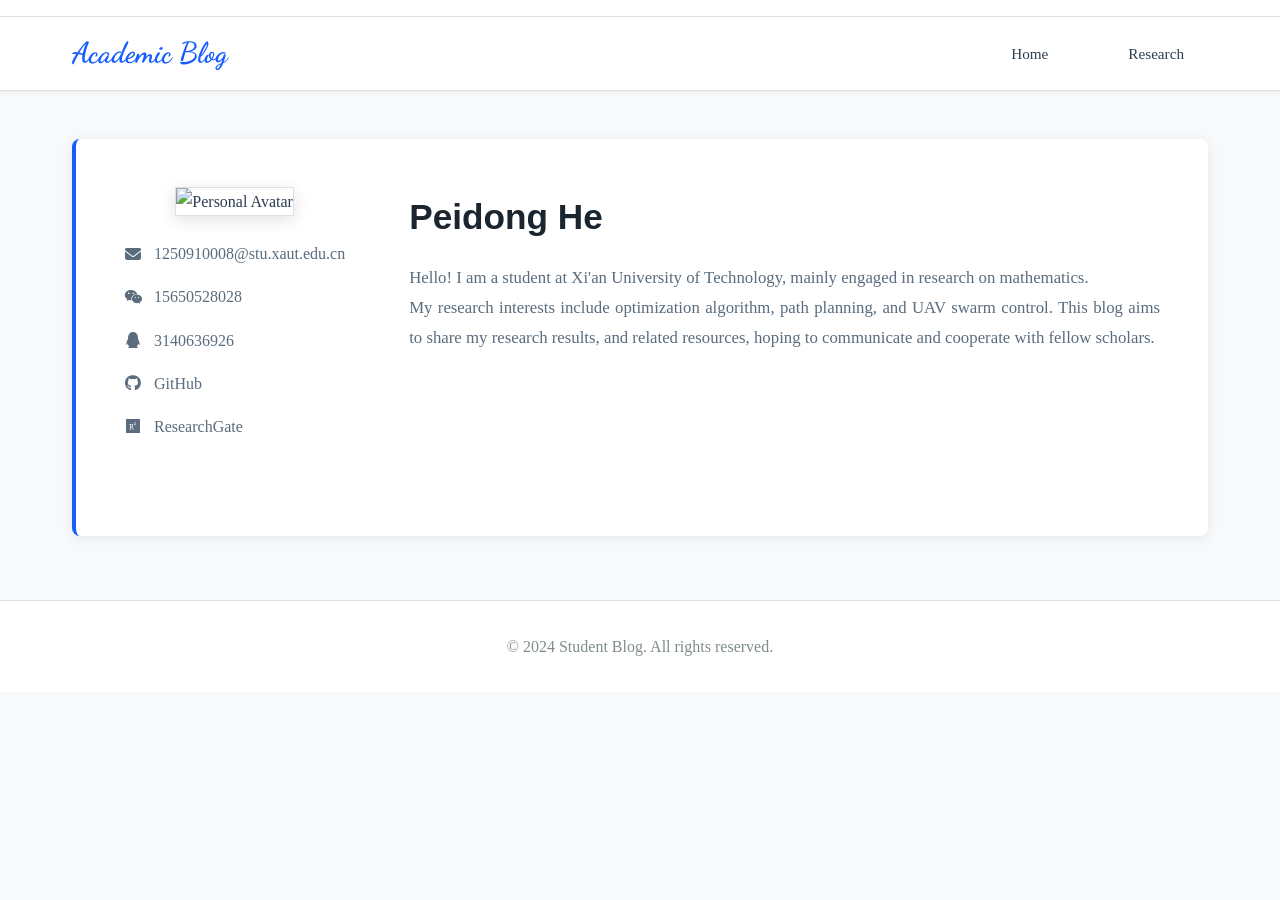
==== index.html @ f75511a6 "更新 index.html" ====
<!DOCTYPE html>
<html lang="en">
<head>
        <meta charset="UTF-8">
        <meta name="viewport" content="width=device-width, initial-scale=1.0">
        <title>Ph.D. Student Blog - Xi'an University of Technology</title>
        <!-- Add Font Awesome icons -->
        <link rel="stylesheet" href="https://cdnjs.cloudflare.com/ajax/libs/font-awesome/6.4.0/css/all.min.css">
        <!-- Add Google Fonts for cursive Blog icon -->
        <link rel="preconnect" href="https://fonts.googleapis.com">
        <link rel="preconnect" href="https://fonts.gstatic.com" crossorigin>
        <link href="https://fonts.googleapis.com/css2?family=Dancing+Script:wght@700&display=swap" rel="stylesheet">
        <style>
        * {
            margin: 0;
            padding: 0;
            box-sizing: border-box;
        }
        
        body {
            font-family: 'Georgia', 'Times New Roman', Times, serif;
            line-height: 1.7;
            color: #2c3e50;
            background-color: #f8f9fa;
        }
        
        h1, h2, h3, h4, h5, h6 {
            font-family: 'Arial', 'Helvetica', sans-serif;
            font-weight: 600;
            color: #1a252f;
            margin-bottom: 1rem;
        }
        
        header {
            background-color: #ffffff;
            color: #1a252f;
            padding: 0.5rem 0;
            text-align: center;
            border-bottom: 1px solid #e0e0e0;
        }
        
        header p {
            font-size: 0.9rem;
            color: #7f8c8d;
            font-style: italic;
            margin: 0;
        }
        
        nav {
            background-color: #ffffff;
            padding: 0.75rem 0;
            border-bottom: 1px solid #e0e0e0;
            box-shadow: 0 2px 4px rgba(0,0,0,0.05);
        }
        
        .nav-container {
            max-width: 1200px;
            margin: 0 auto;
            padding: 0 2rem;
            display: flex;
            align-items: center;
            justify-content: space-between;
        }
        
        .blog-icon {
            font-family: 'Dancing Script', cursive;
            font-size: 1.8rem;
            color: #165dff;
            font-weight: bold;
        }
        
        nav ul {
            list-style: none;
            display: flex;
            gap: 2rem;
        }
        
        nav ul li a {
            color: #2c3e50;
            text-decoration: none;
            padding: 0.75rem 1.5rem;
            border-radius: 4px;
            transition: all 0.3s ease;
            font-weight: 500;
            font-size: 0.95rem;
        }
        
        nav ul li a:hover {
            background-color: #f0f4f8;
            color: #165dff;
        }
        
        main {
            max-width: 1200px;
            margin: 3rem auto;
            padding: 0 2rem;
        }
        
        .container {
            display: grid;
            grid-template-columns: 1fr;
            gap: 2.5rem;
        }
        
        /* Personal Information Section Styles */
        .personal-info {
            background-color: white;
            padding: 3rem;
            border-radius: 8px;
            box-shadow: 0 2px 12px rgba(0,0,0,0.08);
            margin-bottom: 3rem;
            text-align: left;
            border-left: 4px solid #165dff;
        }
        
        .personal-header {
            display: flex;
            align-items: flex-start;
            justify-content: flex-start;
            gap: 4rem;
            margin-bottom: 3rem;
            flex-wrap: wrap;
        }
        
        /* Left Section: Avatar and Contact Information */
        .left-section {
            flex-shrink: 0;
            display: flex;
            flex-direction: column;
            align-items: center;
            gap: 1.5rem;
        }
        
        .personal-avatar {
            flex-shrink: 0;
        }
        
        .personal-avatar img {
            width: 200px;
            height: 200px;
            border-radius: 0;
            object-fit: cover;
            box-shadow: 0 4px 16px rgba(0,0,0,0.12);
            border: 1px solid #e0e0e0;
        }
        
        /* Contact Information Vertically Aligned */
        .contact-info {
            display: flex;
            flex-direction: column;
            gap: 1rem;
            align-items: flex-start;
            width: 100%;
        }
        
        .contact-item {
            display: flex;
            align-items: center;
            gap: 0.75rem;
            color: #5a6c7d;
            text-decoration: none;
            transition: all 0.3s ease;
            font-size: 1rem;
        }
        
        .contact-item:hover {
            color: #165dff;
            transform: translateX(4px);
        }
        
        .contact-item i {
            width: 18px;
            text-align: center;
        }
        
        /* Right Section: Other Content */
        .right-section {
            flex: 1;
            min-width: 0;
        }
        
        .personal-details {
            text-align: left;
            max-width: 100%;
        }
        
        .personal-details h2 {
            font-size: 2.2rem;
            margin-bottom: 1rem;
            color: #1a252f;
        }
        
        .personal-title {
            color: #165dff;
            font-size: 1.25rem;
            margin-bottom: 1.5rem;
            font-weight: 600;
            font-family: 'Arial', sans-serif;
        }
        
        .personal-intro {
            color: #5a6c7d;
            line-height: 1.8;
            margin-bottom: 2rem;
            font-size: 1.05rem;
            text-align: justify;
        }
        
        .section-title {
            font-size: 1.5rem;
            margin-bottom: 1.5rem;
            color: #2c3e50;
            padding-bottom: 0.75rem;
            border-bottom: 2px solid #165dff;
        }
        
        footer {
            background-color: #ffffff;
            color: #7f8c8d;
            text-align: center;
            padding: 2rem 0;
            margin-top: 4rem;
            border-top: 1px solid #e0e0e0;
        }
        
        @media (max-width: 768px) {
            .personal-header {
                flex-direction: column;
                text-align: center;
                gap: 2rem;
            }
            
            .personal-details {
                text-align: center;
            }
            
            .contact-info {
                justify-content: center;
                align-items: center;
            }
            
            .personal-avatar img {
                width: 180px;
                height: 180px;
            }
            
            main {
                padding: 0 1rem;
            }
            
            .personal-info {
                padding: 2rem;
            }
        }
    </style>
</head>
<body>
    <header>
    </header>
    
    <nav>
        <div class="nav-container">
            <div class="blog-icon">Academic Blog</div>
            <ul>
                <li><a href="index.html">Home</a></li>
                <li><a href="research.html">Research</a></li>
            </ul>
        </div>
    </nav>
    
    <main>
        <!-- Personal Information Section -->
        <section class="personal-info">
            <div class="personal-header">
                <!-- Left Section: Avatar and Contact Information -->
                <div class="left-section">
                    <div class="personal-avatar">
                        <img src="/config/tx.jpg" alt="Personal Avatar">
                    </div>
                    <div class="contact-info" id="contact-info">
                        <!-- Contact information will be loaded from config file via JavaScript -->
                    </div>
                </div>
                
                <!-- Right Section: Other Content -->
                <div class="right-section">
                    <div class="personal-details" id="personal-details">
                        <!-- Personal information will be loaded from config file via JavaScript -->
                    </div>
                </div>
            </div>
        </section>
    </main>
    
    <footer>
        <p>&copy; 2024 Student Blog. All rights reserved.</p>
    </footer>
    
    <script>
        // Load data from config file when page loads
        window.addEventListener('load', function() {
            loadProfileData();
        });
        
        // Parse TXT file content into profile object
        function parseProfileTxt(content) {
            const profile = {
                name: "[Your Name]",
                introduction: "",
                email: "your.email@example.com",
                wechat: "[Your WeChat]",
                qq: "[Your QQ]",
                github: "#",
                researchgate: "#"
            };
            
            // Handle both Windows (CRLF) and Unix (LF) line endings
            const lines = content.split(/\r?\n/);
            
            let currentKey = null;
            let inIntroduction = false;
            
            lines.forEach(line => {
                line = line.trim();
                
                // Check if this line starts with a key:value pair
                if (line.includes(':') && !inIntroduction) {
                    const colonIndex = line.indexOf(':');
                    const key = line.substring(0, colonIndex).trim();
                    const value = line.substring(colonIndex + 1).trim();
                    
                    // Set the key-value pair
                    profile[key] = value;
                    currentKey = key;
                    
                    // If this is the introduction, start collecting multi-line content
                    if (key === 'introduction') {
                        inIntroduction = true;
                    }
                } 
                // If we're in the introduction and this line doesn't start with another key, append it
                else if (inIntroduction && line && !line.includes(':')) {
                    profile.introduction += '\n' + line;
                }
                // If this line starts with another key and we're in introduction, exit introduction mode
                else if (inIntroduction && line.includes(':')) {
                    inIntroduction = false;
                    // Process this new key-value pair
                    const colonIndex = line.indexOf(':');
                    const key = line.substring(0, colonIndex).trim();
                    const value = line.substring(colonIndex + 1).trim();
                    profile[key] = value;
                    currentKey = key;
                }
            });
            
            // Clean up empty introduction if no value was set
            if (!profile.introduction.trim()) {
                profile.introduction = "Hello! I am a Ph.D. student at Xi'an University of Technology, mainly engaged in research on [Research Direction].\n\nMy research interests include [Research Interest 1], [Research Interest 2], and [Research Interest 3]. This blog aims to share my research results, learning experiences, and related resources, hoping to communicate and cooperate with fellow scholars.";
            }
            
            return profile;
        }
        
        // Load personal information from TXT file
        async function loadProfileData() {
            try {
                // Try to load personal information from TXT config file
                const response = await fetch('config/profile.txt');
                if (response.ok) {
                    const text = await response.text();
                    const profile = parseProfileTxt(text);
                    displayProfileData(profile);
                } else {
                    // If config file doesn't exist, use default data
                    const defaultProfile = {
                        name: "[Your Name]",
                        introduction: "Hello! I am a Ph.D. student at Xi'an University of Technology, mainly engaged in research on [Research Direction].\n\nMy research interests include [Research Interest 1], [Research Interest 2], and [Research Interest 3]. This blog aims to share my research results, learning experiences, and related resources, hoping to communicate and cooperate with fellow scholars.",
                        email: "your.email@example.com",
                        wechat: "[Your WeChat]",
                        qq: "[Your QQ]",
                        github: "#",
                        researchgate: "#"
                    };
                    displayProfileData(defaultProfile);
                }
            } catch (error) {
                console.error('Failed to load personal information:', error);
                // Display error message
                const personalDetails = document.getElementById('personal-details');
                personalDetails.innerHTML = '<p>Failed to load personal information</p>';
            }
        }
        
        // Display personal information
        function displayProfileData(profile) {
            console.log('Profile data:', profile); // Debug log to check URLs
            
            // Display right part: Personal information
            const personalDetails = document.getElementById('personal-details');
            personalDetails.innerHTML = `
                <h2>${profile.name}</h2>
                <div class="personal-intro">
                    ${profile.introduction.split('\n').map(p => `<p>${p}</p>`).join('')}
                </div>
            `;
            
            // Display left part: Contact information
            const contactInfo = document.getElementById('contact-info');
            contactInfo.innerHTML = `
                <a href="mailto:${profile.email}" class="contact-item">
                    <i class="fas fa-envelope"></i> ${profile.email}
                </a>
                <a href="#" class="contact-item">
                    <i class="fab fa-weixin"></i> ${profile.wechat}
                </a>
                <a href="#" class="contact-item">
                    <i class="fab fa-qq"></i> ${profile.qq}
                </a>
                <a href="${profile.github}" class="contact-item" target="_blank">
                    <i class="fab fa-github"></i> GitHub
                </a>
                <a href="${profile.researchgate}" class="contact-item" target="_blank">
                    <i class="fab fa-researchgate"></i> ResearchGate
                </a>
            `;
        }
    </script>
</body>
</html>
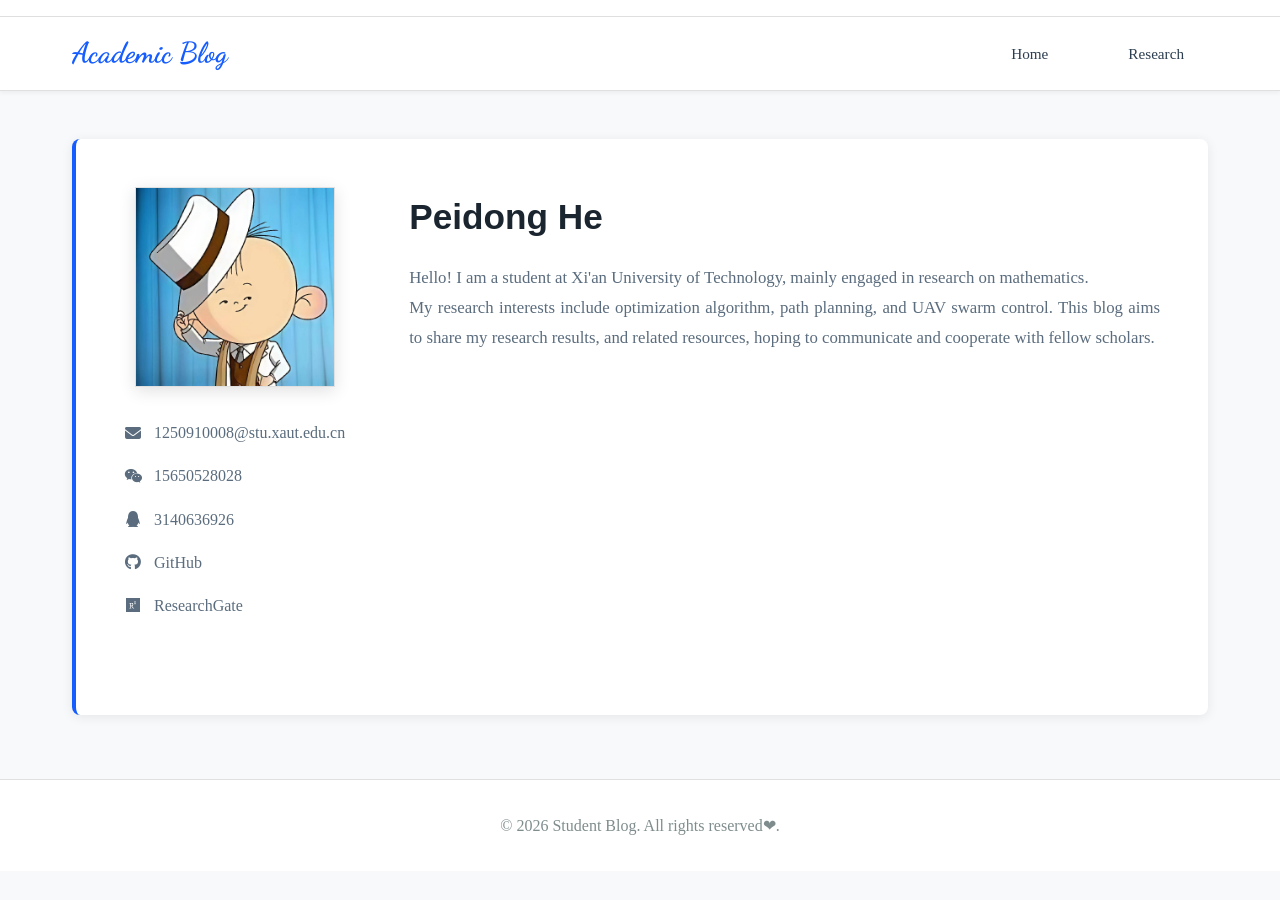
==== commit 85cece63: "Update index.html" ====
--- a/index.html
+++ b/index.html
@@ -293,7 +293,7 @@
     </main>
     
     <footer>
-        <p>&copy; 2024 Student Blog. All rights reserved.</p>
+        <p>&copy; 2026 Student Blog. All rights reserved❤.</p>
     </footer>
     
     <script>
@@ -427,4 +427,4 @@
         }
     </script>
 </body>
-</html>+</html>
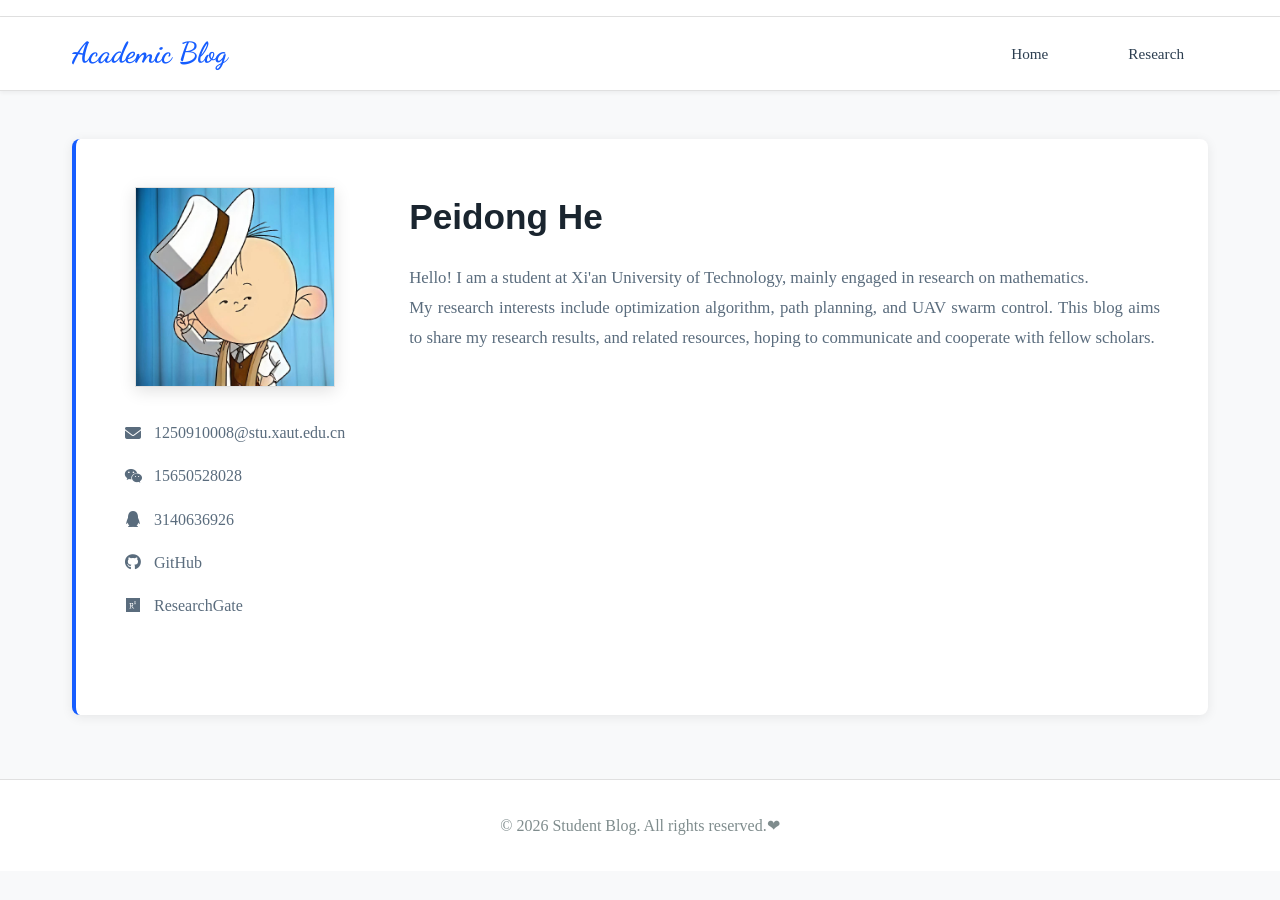
==== commit e75738b4: "Update index.html" ====
--- a/index.html
+++ b/index.html
@@ -293,7 +293,7 @@
     </main>
     
     <footer>
-        <p>&copy; 2026 Student Blog. All rights reserved❤.</p>
+        <p>&copy; 2026 Student Blog. All rights reserved.❤</p>
     </footer>
     
     <script>
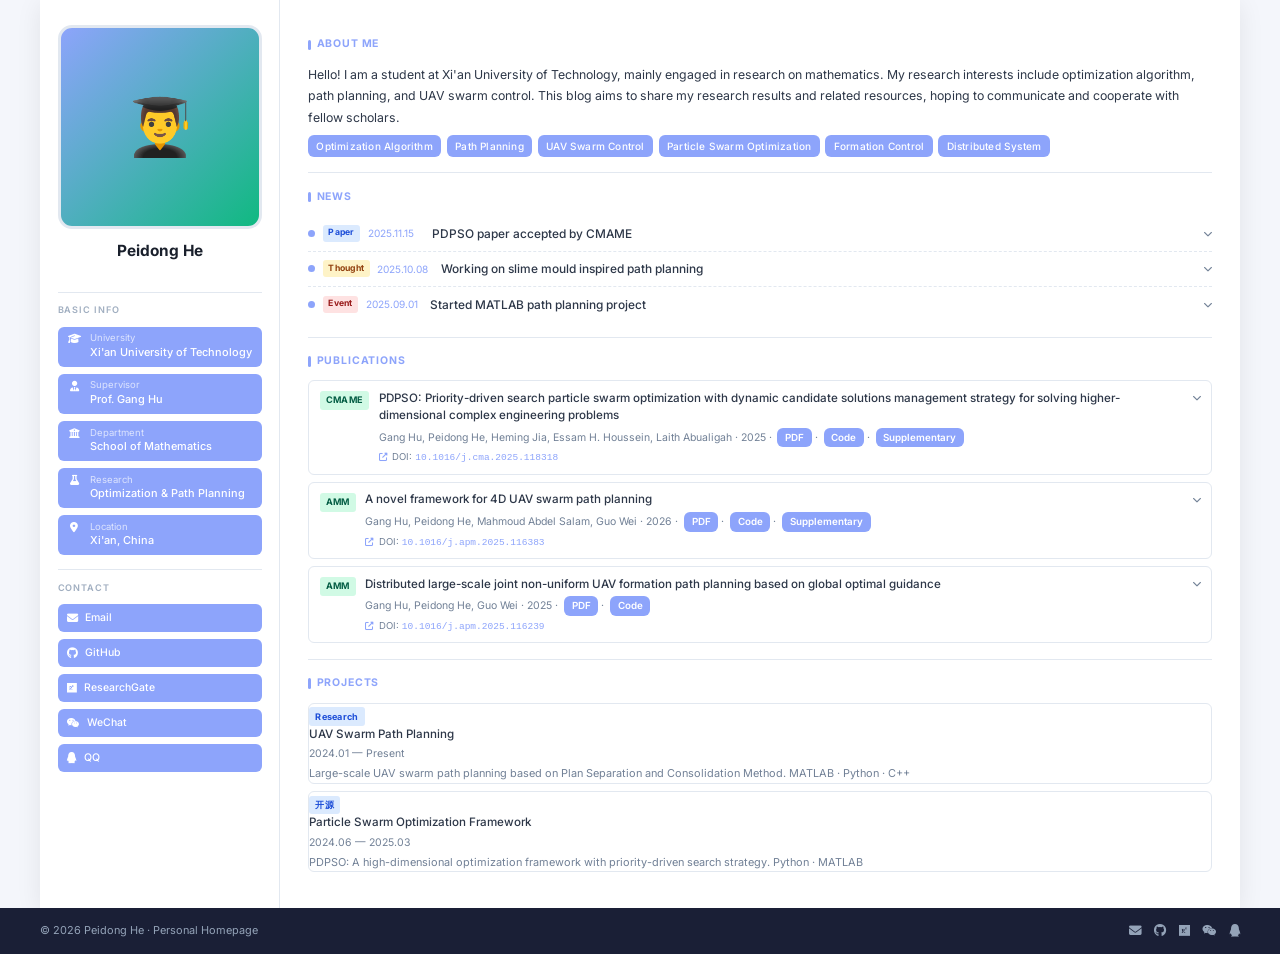
==== commit 0bf3c7f4: "Add files via upload" ====
--- a/index.html
+++ b/index.html
@@ -1,430 +1,471 @@
 <!DOCTYPE html>
 <html lang="en">
 <head>
-        <meta charset="UTF-8">
-        <meta name="viewport" content="width=device-width, initial-scale=1.0">
-        <title>Ph.D. Student Blog - Xi'an University of Technology</title>
-        <!-- Add Font Awesome icons -->
-        <link rel="stylesheet" href="https://cdnjs.cloudflare.com/ajax/libs/font-awesome/6.4.0/css/all.min.css">
-        <!-- Add Google Fonts for cursive Blog icon -->
-        <link rel="preconnect" href="https://fonts.googleapis.com">
-        <link rel="preconnect" href="https://fonts.gstatic.com" crossorigin>
-        <link href="https://fonts.googleapis.com/css2?family=Dancing+Script:wght@700&display=swap" rel="stylesheet">
-        <style>
-        * {
-            margin: 0;
-            padding: 0;
-            box-sizing: border-box;
-        }
-        
-        body {
-            font-family: 'Georgia', 'Times New Roman', Times, serif;
-            line-height: 1.7;
-            color: #2c3e50;
-            background-color: #f8f9fa;
-        }
-        
-        h1, h2, h3, h4, h5, h6 {
-            font-family: 'Arial', 'Helvetica', sans-serif;
-            font-weight: 600;
-            color: #1a252f;
-            margin-bottom: 1rem;
-        }
-        
-        header {
-            background-color: #ffffff;
-            color: #1a252f;
-            padding: 0.5rem 0;
-            text-align: center;
-            border-bottom: 1px solid #e0e0e0;
-        }
-        
-        header p {
-            font-size: 0.9rem;
-            color: #7f8c8d;
-            font-style: italic;
-            margin: 0;
-        }
-        
-        nav {
-            background-color: #ffffff;
-            padding: 0.75rem 0;
-            border-bottom: 1px solid #e0e0e0;
-            box-shadow: 0 2px 4px rgba(0,0,0,0.05);
-        }
-        
-        .nav-container {
-            max-width: 1200px;
-            margin: 0 auto;
-            padding: 0 2rem;
-            display: flex;
-            align-items: center;
-            justify-content: space-between;
-        }
-        
-        .blog-icon {
-            font-family: 'Dancing Script', cursive;
-            font-size: 1.8rem;
-            color: #165dff;
-            font-weight: bold;
-        }
-        
-        nav ul {
-            list-style: none;
-            display: flex;
-            gap: 2rem;
-        }
-        
-        nav ul li a {
-            color: #2c3e50;
-            text-decoration: none;
-            padding: 0.75rem 1.5rem;
-            border-radius: 4px;
-            transition: all 0.3s ease;
-            font-weight: 500;
-            font-size: 0.95rem;
-        }
-        
-        nav ul li a:hover {
-            background-color: #f0f4f8;
-            color: #165dff;
-        }
-        
-        main {
-            max-width: 1200px;
-            margin: 3rem auto;
-            padding: 0 2rem;
-        }
-        
-        .container {
-            display: grid;
-            grid-template-columns: 1fr;
-            gap: 2.5rem;
-        }
-        
-        /* Personal Information Section Styles */
-        .personal-info {
-            background-color: white;
-            padding: 3rem;
-            border-radius: 8px;
-            box-shadow: 0 2px 12px rgba(0,0,0,0.08);
-            margin-bottom: 3rem;
-            text-align: left;
-            border-left: 4px solid #165dff;
-        }
-        
-        .personal-header {
-            display: flex;
-            align-items: flex-start;
-            justify-content: flex-start;
-            gap: 4rem;
-            margin-bottom: 3rem;
-            flex-wrap: wrap;
-        }
-        
-        /* Left Section: Avatar and Contact Information */
-        .left-section {
-            flex-shrink: 0;
-            display: flex;
-            flex-direction: column;
-            align-items: center;
-            gap: 1.5rem;
-        }
-        
-        .personal-avatar {
-            flex-shrink: 0;
-        }
-        
-        .personal-avatar img {
-            width: 200px;
-            height: 200px;
-            border-radius: 0;
-            object-fit: cover;
-            box-shadow: 0 4px 16px rgba(0,0,0,0.12);
-            border: 1px solid #e0e0e0;
-        }
-        
-        /* Contact Information Vertically Aligned */
-        .contact-info {
-            display: flex;
-            flex-direction: column;
-            gap: 1rem;
-            align-items: flex-start;
-            width: 100%;
-        }
-        
-        .contact-item {
-            display: flex;
-            align-items: center;
-            gap: 0.75rem;
-            color: #5a6c7d;
-            text-decoration: none;
-            transition: all 0.3s ease;
-            font-size: 1rem;
-        }
-        
-        .contact-item:hover {
-            color: #165dff;
-            transform: translateX(4px);
-        }
-        
-        .contact-item i {
-            width: 18px;
-            text-align: center;
-        }
-        
-        /* Right Section: Other Content */
-        .right-section {
-            flex: 1;
-            min-width: 0;
-        }
-        
-        .personal-details {
-            text-align: left;
-            max-width: 100%;
-        }
-        
-        .personal-details h2 {
-            font-size: 2.2rem;
-            margin-bottom: 1rem;
-            color: #1a252f;
-        }
-        
-        .personal-title {
-            color: #165dff;
-            font-size: 1.25rem;
-            margin-bottom: 1.5rem;
-            font-weight: 600;
-            font-family: 'Arial', sans-serif;
-        }
-        
-        .personal-intro {
-            color: #5a6c7d;
-            line-height: 1.8;
-            margin-bottom: 2rem;
-            font-size: 1.05rem;
-            text-align: justify;
-        }
-        
-        .section-title {
-            font-size: 1.5rem;
-            margin-bottom: 1.5rem;
-            color: #2c3e50;
-            padding-bottom: 0.75rem;
-            border-bottom: 2px solid #165dff;
-        }
-        
-        footer {
-            background-color: #ffffff;
-            color: #7f8c8d;
-            text-align: center;
-            padding: 2rem 0;
-            margin-top: 4rem;
-            border-top: 1px solid #e0e0e0;
-        }
-        
-        @media (max-width: 768px) {
-            .personal-header {
-                flex-direction: column;
-                text-align: center;
-                gap: 2rem;
-            }
-            
-            .personal-details {
-                text-align: center;
-            }
-            
-            .contact-info {
-                justify-content: center;
-                align-items: center;
-            }
-            
-            .personal-avatar img {
-                width: 180px;
-                height: 180px;
-            }
-            
-            main {
-                padding: 0 1rem;
-            }
-            
-            .personal-info {
-                padding: 2rem;
-            }
-        }
-    </style>
+    <meta charset="UTF-8">
+    <meta name="viewport" content="width=device-width, initial-scale=1.0">
+    <title>Peidong He - Personal Homepage</title>
+    <link rel="stylesheet" href="css/style.css">
+    <link rel="stylesheet" href="https://cdnjs.cloudflare.com/ajax/libs/font-awesome/6.4.0/css/all.min.css">
+    <link href="https://fonts.googleapis.com/css2?family=Inter:wght@300;400;500;600;700&display=swap" rel="stylesheet">
 </head>
 <body>
-    <header>
-    </header>
-    
-    <nav>
-        <div class="nav-container">
-            <div class="blog-icon">Academic Blog</div>
-            <ul>
-                <li><a href="index.html">Home</a></li>
-                <li><a href="research.html">Research</a></li>
-            </ul>
+    <!-- 简历主体 -->
+    <main class="cv-layout" style="margin-top:0">
+
+        <!-- ===== 左侧边栏 ===== -->
+        <aside class="cv-sidebar">
+
+            <!-- 头像 + 姓名（JS 填充） -->
+            <div class="profile-block">
+                <div class="profile-avatar">
+                    <span>👨‍🎓</span>
+                </div>
+                <h1 class="profile-name" id="profileName"></h1>
+            </div>
+
+            <div class="sidebar-divider"></div>
+
+            <!-- Basic Info -->
+            <div class="sidebar-section">
+                <h2 class="sidebar-heading">Basic Info</h2>
+                <ul class="info-list" id="infoList"></ul>
+            </div>
+
+            <div class="sidebar-divider"></div>
+
+            <!-- Contact -->
+            <div class="sidebar-section">
+                <h2 class="sidebar-heading">Contact</h2>
+                <ul class="contact-list" id="contactList"></ul>
+            </div>
+
+        </aside>
+
+        <!-- ===== 右侧主内容 ===== -->
+        <div class="cv-main">
+
+            <!-- About -->
+            <section class="cv-section">
+                <h2 class="cv-section-title">About Me</h2>
+                <p class="bio-text" id="profileBio"></p>
+                <div class="project-tags" style="margin-top:.5rem" id="profileTags"></div>
+            </section>
+
+            <!-- News -->
+            <section class="cv-section" id="news-diary">
+                <h2 class="cv-section-title">News</h2>
+                <div class="diary-list" id="diaryList"></div>
+                <button class="pub-toggle-btn" id="diaryToggleBtn" style="display:none">Show All News</button>
+                <div class="pager" id="diaryPager" style="display:none"></div>
+            </section>
+
+            <!-- Publications -->
+            <section class="cv-section">
+                <h2 class="cv-section-title">Publications</h2>
+                <div class="pub-list" id="pubList"></div>
+                <button class="pub-toggle-btn" id="pubToggleBtn" style="display:none">Show All Publications</button>
+                <div class="pager" id="pubPager" style="display:none"></div>
+            </section>
+
+            <!-- Projects -->
+            <section class="cv-section">
+                <h2 class="cv-section-title">Projects</h2>
+                <div class="project-list" id="projectList"></div>
+                <button class="pub-toggle-btn" id="projToggleBtn" style="display:none">Show All Projects</button>
+            </section>
+
         </div>
-    </nav>
-    
-    <main>
-        <!-- Personal Information Section -->
-        <section class="personal-info">
-            <div class="personal-header">
-                <!-- Left Section: Avatar and Contact Information -->
-                <div class="left-section">
-                    <div class="personal-avatar">
-                        <img src="/config/tx.jpg" alt="Personal Avatar">
-                    </div>
-                    <div class="contact-info" id="contact-info">
-                        <!-- Contact information will be loaded from config file via JavaScript -->
-                    </div>
-                </div>
-                
-                <!-- Right Section: Other Content -->
-                <div class="right-section">
-                    <div class="personal-details" id="personal-details">
-                        <!-- Personal information will be loaded from config file via JavaScript -->
-                    </div>
-                </div>
+    </main>
+
+    <!-- 页脚 -->
+    <footer class="footer">
+        <div class="footer-inner">
+            <span>© 2026 <span id="footerName"></span> · Personal Homepage</span>
+            <div class="footer-socials" id="footerSocials"></div>
+        </div>
+    </footer>
+
+    <!-- 二维码弹出层 -->
+    <div class="qr-overlay" id="qrOverlay" onclick="closeQR()">
+        <div class="qr-card" onclick="event.stopPropagation()">
+            <p class="qr-title" id="qrTitle"></p>
+            <img id="qrImg" src="" alt="二维码"
+                 onerror="this.style.display='none'; document.getElementById('qrPlaceholder').style.display='flex';">
+            <div class="qr-placeholder" id="qrPlaceholder" style="display:none;">
+                <i class="fas fa-qrcode"></i>
+                <span id="qrLabel"></span>
             </div>
-        </section>
-    </main>
-    
-    <footer>
-        <p>&copy; 2026 Student Blog. All rights reserved.❤</p>
-    </footer>
-    
+            <p class="qr-hint">Click outside to close</p>
+        </div>
+    </div>
+
+    <script src="js/data.js"></script>
     <script>
-        // Load data from config file when page loads
-        window.addEventListener('load', function() {
-            loadProfileData();
-        });
-        
-        // Parse TXT file content into profile object
-        function parseProfileTxt(content) {
-            const profile = {
-                name: "[Your Name]",
-                introduction: "",
-                email: "your.email@example.com",
-                wechat: "[Your WeChat]",
-                qq: "[Your QQ]",
-                github: "#",
-                researchgate: "#"
-            };
-            
-            // Handle both Windows (CRLF) and Unix (LF) line endings
-            const lines = content.split(/\r?\n/);
-            
-            let currentKey = null;
-            let inIntroduction = false;
-            
-            lines.forEach(line => {
-                line = line.trim();
-                
-                // Check if this line starts with a key:value pair
-                if (line.includes(':') && !inIntroduction) {
-                    const colonIndex = line.indexOf(':');
-                    const key = line.substring(0, colonIndex).trim();
-                    const value = line.substring(colonIndex + 1).trim();
-                    
-                    // Set the key-value pair
-                    profile[key] = value;
-                    currentKey = key;
-                    
-                    // If this is the introduction, start collecting multi-line content
-                    if (key === 'introduction') {
-                        inIntroduction = true;
+    /* ── 标签 → CSS class ── */
+    const tagClassMap = { 'Paper': 'tag-paper', 'Open Source': 'tag-open', 'Thought': 'tag-think', 'Share': 'tag-share', 'Event': 'tag-event' };
+
+    /* ── 填充个人信息 ── */
+    (function renderProfile() {
+        const p = SITE_DATA.profile;
+        document.getElementById('profileName').textContent = p.name;
+        document.getElementById('profileBio').textContent = p.bio;
+        document.getElementById('footerName').textContent = p.name;
+
+        // 基本信息
+        const infoList = document.getElementById('infoList');
+        p.info.forEach(item => {
+            const li = document.createElement('li');
+            li.innerHTML = '<i class="' + item.icon + '"></i><div><span class="info-label">' + item.label + '</span><span class="info-val">' + item.value + '</span></div>';
+            infoList.appendChild(li);
+        });
+
+        // 联系方式
+        const contactList = document.getElementById('contactList');
+        p.contacts.forEach(c => {
+            const li = document.createElement('li');
+            if (c.type === 'link') {
+                li.innerHTML = '<a href="' + c.href + '" target="_blank"><i class="' + c.icon + '"></i><span>' + c.name + '</span></a>';
+            } else if (c.type === 'qr') {
+                li.innerHTML = '<a href="javascript:void(0)" onclick="toggleQR(\'' + c.qrType + '\')"><i class="' + c.icon + '"></i><span>' + c.name + '</span></a>';
+            }
+            contactList.appendChild(li);
+        });
+
+        // 页脚社交
+        const footerSocials = document.getElementById('footerSocials');
+        p.contacts.forEach(c => {
+            const a = document.createElement('a');
+            a.title = c.name;
+            a.innerHTML = '<i class="' + c.icon + '"></i>';
+            if (c.type === 'link') {
+                a.href = c.href;
+                a.target = '_blank';
+            } else if (c.type === 'qr') {
+                a.href = 'javascript:void(0)';
+                a.onclick = function() { toggleQR(c.qrType); };
+            }
+            footerSocials.appendChild(a);
+        });
+
+        // 标签
+        const tagsEl = document.getElementById('profileTags');
+        p.tags.forEach(tag => {
+            const span = document.createElement('span');
+            span.textContent = tag;
+            tagsEl.appendChild(span);
+        });
+    })();
+
+    /* ── 渲染动态 ── */
+    (function renderDiary() {
+        const container = document.getElementById('diaryList');
+        const diaries = SITE_DATA.diary;
+        diaries.forEach((d, i) => {
+            const entry = document.createElement('div');
+            entry.className = 'diary-entry' + (i >= 3 ? ' diary-hidden' : '');
+            entry.setAttribute('data-date', d.date);
+            entry.setAttribute('data-tag', d.tag);
+
+            const tagClass = tagClassMap[d.tag] || 'tag-share';
+            const bodyHtml = d.body.split('\n\n').map(p => {
+                if (p.startsWith('- ')) {
+                    const items = p.split('\n').map(li => '<li>' + li.replace(/^- /, '') + '</li>').join('');
+                    return '<ul>' + items + '</ul>';
+                }
+                return '<p>' + p.replace(/\*\*(.*?)\*\*/g, '<strong>$1</strong>') + '</p>';
+            }).join('');
+
+            entry.innerHTML =
+                '<div class="diary-header" onclick="toggleEntry(this)">' +
+                    '<span class="diary-dot"></span>' +
+                    '<span class="diary-tag ' + tagClass + '">' + d.tag + '</span>' +
+                    '<span class="diary-time" data-date="' + d.date + '"></span>' +
+                    '<span class="diary-title">' + d.title + '</span>' +
+                    '<i class="fas fa-chevron-down diary-arrow"></i>' +
+                '</div>' +
+                '<div class="diary-body">' + bodyHtml + '</div>';
+            container.appendChild(entry);
+        });
+
+        // 填充相对时间
+        document.querySelectorAll('.diary-time[data-date]').forEach(el => {
+            el.textContent = relativeDate(el.dataset.date);
+        });
+
+        // 初始化分页
+        if (diaries.length > 3) {
+            const btn = document.getElementById('diaryToggleBtn');
+            const hiddenCount = diaries.length - 3;
+            btn.textContent = 'Show All News (' + hiddenCount + ')';
+            btn.style.display = '';
+            initPager('#diaryList', '#diaryPager', 'diaryToggleBtn', 10);
+        }
+    })();
+
+    /* ── 渲染论文 ── */
+    (function renderPublications() {
+        const container = document.getElementById('pubList');
+        const pubs = SITE_DATA.publications;
+        pubs.forEach((pub, i) => {
+            const item = document.createElement('div');
+            item.className = 'pub-item pub-collapsible' + (i >= 3 ? ' pub-hidden' : '');
+
+            const venueLabel = pub.venueAbbr || pub.venue;
+            const badgeClass = pub.venueType === 'journal' ? 'journal' : 'conf';
+
+            // links
+            let linksHtml = '';
+            if (pub.links) {
+                Object.entries(pub.links).forEach(([name, url]) => {
+                    linksHtml += ' · <a href="' + url + '" class="pub-link" onclick="event.stopPropagation()">' + name + '</a>';
+                });
+            }
+
+            // details
+            let detailsHtml = '';
+            if (pub.details) {
+                Object.entries(pub.details).forEach(([key, val]) => {
+                    detailsHtml += '<dt>' + key + '</dt><dd>' + val + '</dd>';
+                });
+            }
+
+            // status
+            let metaText = pub.authors + ' · ' + pub.year + linksHtml;
+            if (pub.status) metaText += '（' + pub.status + '）';
+
+            item.innerHTML =
+                '<div class="pub-main" onclick="togglePub(this)">' +
+                    '<span class="pub-badge ' + badgeClass + '">' + venueLabel + '</span>' +
+                    '<div class="pub-info">' +
+                        '<p class="pub-title">' + pub.title + '</p>' +
+                        '<p class="pub-meta">' + metaText + '</p>' +
+                        (pub.doi ? '<p class="pub-doi"><i class="fas fa-external-link-alt"></i> DOI: <a href="https://doi.org/' + pub.doi + '" target="_blank" onclick="event.stopPropagation()">' + pub.doi + '</a></p>' : '') +
+                    '</div>' +
+                    '<i class="fas fa-chevron-down pub-arrow"></i>' +
+                '</div>' +
+                (detailsHtml ? '<div class="pub-abstract"><dl class="pub-details">' + detailsHtml + '</dl></div>' : '');
+            container.appendChild(item);
+        });
+
+        if (pubs.length > 3) {
+            const btn = document.getElementById('pubToggleBtn');
+            const hiddenCount = pubs.length - 3;
+            btn.textContent = 'Show All Publications (' + hiddenCount + ')';
+            btn.style.display = '';
+            initPager('#pubList', '#pubPager', 'pubToggleBtn', 10);
+        }
+    })();
+
+    /* ── 渲染项目 ── */
+    (function renderProjects() {
+        const container = document.getElementById('projectList');
+        const projects = SITE_DATA.projects;
+        projects.forEach((proj, i) => {
+            const item = document.createElement('div');
+            item.className = 'project-item' + (i >= 3 ? ' proj-hidden' : '');
+
+            item.innerHTML =
+                '<div class="project-main">' +
+                    '<span class="proj-badge">' + (proj.badge || '项目') + '</span>' +
+                    '<div class="proj-info">' +
+                        '<p class="proj-title">' + proj.title + '</p>' +
+                        '<p class="proj-meta">' + proj.date + '</p>' +
+                        '<p class="proj-desc">' + proj.desc + '</p>' +
+                    '</div>' +
+                '</div>';
+            container.appendChild(item);
+        });
+
+        if (projects.length > 3) {
+            const btn = document.getElementById('projToggleBtn');
+            const hiddenCount = projects.length - 3;
+            btn.textContent = 'Show All Projects (' + hiddenCount + ')';
+            btn.style.display = '';
+            initPager('#projectList', null, 'projToggleBtn', 10);
+        }
+    })();
+
+    /* ── 二维码弹出 ── */
+    function toggleQR(type) {
+        var overlay = document.getElementById('qrOverlay');
+        var title = document.getElementById('qrTitle');
+        var img = document.getElementById('qrImg');
+        var label = document.getElementById('qrLabel');
+        if (type === 'wechat') {
+            title.textContent = 'WeChat QR Code';
+            img.src = 'images/wechat-qr.png';
+            label.textContent = 'WeChat QR Code';
+        } else {
+            title.textContent = 'QQ QR Code';
+            img.src = 'images/qq-qr.png';
+            label.textContent = 'QQ QR Code';
+        }
+        document.getElementById('qrImg').style.display = '';
+        document.getElementById('qrPlaceholder').style.display = 'none';
+        overlay.style.display = 'flex';
+    }
+    function closeQR() {
+        document.getElementById('qrOverlay').style.display = 'none';
+    }
+    document.addEventListener('keydown', function(e) {
+        if (e.key === 'Escape') closeQR();
+    });
+
+    /* ── 相对时间计算 ── */
+    function relativeDate(dateStr) {
+        var target = new Date(dateStr);
+        var now = new Date();
+        var tDate = new Date(target.getFullYear(), target.getMonth(), target.getDate());
+        var nDate = new Date(now.getFullYear(), now.getMonth(), now.getDate());
+        var diffDays = Math.round((nDate - tDate) / 86400000);
+        if (diffDays === 0) return 'Today';
+        if (diffDays === 1) return 'Yesterday';
+        if (diffDays <= 7) return diffDays + ' days ago';
+        var y = target.getFullYear();
+        var m = String(target.getMonth() + 1).padStart(2, '0');
+        var d = String(target.getDate()).padStart(2, '0');
+        return y + '.' + m + '.' + d;
+    }
+
+    /* ── 通用分页（支持收起按钮） ── */
+    function initPager(containerSelector, pagerSelector, toggleBtnId, pageSize) {
+        var container = document.querySelector(containerSelector);
+        var pagerEl = pagerSelector ? document.querySelector(pagerSelector) : null;
+        var toggleBtn = document.getElementById(toggleBtnId);
+        var hiddenClass = toggleBtnId === 'pubToggleBtn' ? 'pub-hidden' : (toggleBtnId === 'projToggleBtn' ? 'proj-hidden' : 'diary-hidden');
+        var hiddenCount = container.querySelectorAll('.' + hiddenClass).length;
+        if (hiddenCount === 0) {
+            if (pagerEl) {
+                var total = container.children.length;
+                if (total > pageSize) {
+                    pagerEl.style.display = '';
+                    buildPager(container, pagerEl, null, pageSize);
+                }
+            }
+            return;
+        }
+        var originalText = toggleBtn.textContent;
+        var expanded = false;
+        var pager = null;
+        var visibleCount = container.children.length - hiddenCount;
+        toggleBtn.addEventListener('click', function() {
+            if (!expanded) {
+                container.querySelectorAll('.' + hiddenClass).forEach(function(el) { el.classList.remove(hiddenClass); });
+                expanded = true;
+                if (pagerEl) {
+                    toggleBtn.style.display = 'none';
+                    var total = container.children.length;
+                    if (total > pageSize) {
+                        pagerEl.style.display = '';
+                        pager = buildPager(container, pagerEl, function() {
+                            Array.from(container.children).forEach(function(el, i) {
+                                el.style.display = '';
+                                if (i >= visibleCount) el.classList.add(hiddenClass);
+                            });
+                            pagerEl.style.display = 'none';
+                            pagerEl.innerHTML = '';
+                            toggleBtn.style.display = '';
+                            toggleBtn.textContent = originalText;
+                            container.querySelectorAll('.open').forEach(function(e) { e.classList.remove('open'); });
+                            expanded = false;
+                            pager = null;
+                        }, pageSize);
                     }
-                } 
-                // If we're in the introduction and this line doesn't start with another key, append it
-                else if (inIntroduction && line && !line.includes(':')) {
-                    profile.introduction += '\n' + line;
+                } else {
+                    toggleBtn.textContent = 'Collapse';
                 }
-                // If this line starts with another key and we're in introduction, exit introduction mode
-                else if (inIntroduction && line.includes(':')) {
-                    inIntroduction = false;
-                    // Process this new key-value pair
-                    const colonIndex = line.indexOf(':');
-                    const key = line.substring(0, colonIndex).trim();
-                    const value = line.substring(colonIndex + 1).trim();
-                    profile[key] = value;
-                    currentKey = key;
+            } else {
+                Array.from(container.children).forEach(function(el, i) {
+                    if (i >= visibleCount) el.classList.add(hiddenClass);
+                });
+                toggleBtn.textContent = originalText;
+                expanded = false;
+            }
+        });
+    }
+
+    function buildPager(container, pagerEl, collapseCallback, pageSize) {
+        var items = Array.from(container.children);
+        var totalPages = Math.ceil(items.length / pageSize);
+        var currentPage = 1;
+        function renderPage(page) {
+            currentPage = page;
+            items.forEach(function(item, i) {
+                item.style.display = (i >= (page - 1) * pageSize && i < page * pageSize) ? '' : 'none';
+            });
+            renderPager();
+        }
+        function renderPager() {
+            pagerEl.innerHTML = '';
+            var nav = document.createElement('div');
+            nav.className = 'pager-nav';
+            if (collapseCallback) {
+                var collapseBtn = document.createElement('span');
+                collapseBtn.className = 'pager-btn pager-collapse';
+                collapseBtn.textContent = 'Collapse';
+                collapseBtn.addEventListener('click', collapseCallback);
+                nav.appendChild(collapseBtn);
+            }
+            var prev = document.createElement('span');
+            prev.className = 'pager-btn' + (currentPage === 1 ? ' disabled' : '');
+            prev.textContent = 'Prev';
+            if (currentPage > 1) prev.addEventListener('click', function() { renderPage(currentPage - 1); });
+            nav.appendChild(prev);
+            var range = 2;
+            var start = Math.max(1, currentPage - range);
+            var end = Math.min(totalPages, currentPage + range);
+            if (start > 1) {
+                nav.appendChild(makePageBtn(1));
+                if (start > 2) {
+                    var dots = document.createElement('span');
+                    dots.className = 'pager-dots';
+                    dots.textContent = '...';
+                    nav.appendChild(dots);
                 }
-            });
-            
-            // Clean up empty introduction if no value was set
-            if (!profile.introduction.trim()) {
-                profile.introduction = "Hello! I am a Ph.D. student at Xi'an University of Technology, mainly engaged in research on [Research Direction].\n\nMy research interests include [Research Interest 1], [Research Interest 2], and [Research Interest 3]. This blog aims to share my research results, learning experiences, and related resources, hoping to communicate and cooperate with fellow scholars.";
-            }
-            
-            return profile;
-        }
-        
-        // Load personal information from TXT file
-        async function loadProfileData() {
-            try {
-                // Try to load personal information from TXT config file
-                const response = await fetch('config/profile.txt');
-                if (response.ok) {
-                    const text = await response.text();
-                    const profile = parseProfileTxt(text);
-                    displayProfileData(profile);
-                } else {
-                    // If config file doesn't exist, use default data
-                    const defaultProfile = {
-                        name: "[Your Name]",
-                        introduction: "Hello! I am a Ph.D. student at Xi'an University of Technology, mainly engaged in research on [Research Direction].\n\nMy research interests include [Research Interest 1], [Research Interest 2], and [Research Interest 3]. This blog aims to share my research results, learning experiences, and related resources, hoping to communicate and cooperate with fellow scholars.",
-                        email: "your.email@example.com",
-                        wechat: "[Your WeChat]",
-                        qq: "[Your QQ]",
-                        github: "#",
-                        researchgate: "#"
-                    };
-                    displayProfileData(defaultProfile);
+            }
+            for (var i = start; i <= end; i++) {
+                nav.appendChild(makePageBtn(i));
+            }
+            if (end < totalPages) {
+                if (end < totalPages - 1) {
+                    var dots2 = document.createElement('span');
+                    dots2.className = 'pager-dots';
+                    dots2.textContent = '...';
+                    nav.appendChild(dots2);
                 }
-            } catch (error) {
-                console.error('Failed to load personal information:', error);
-                // Display error message
-                const personalDetails = document.getElementById('personal-details');
-                personalDetails.innerHTML = '<p>Failed to load personal information</p>';
-            }
-        }
-        
-        // Display personal information
-        function displayProfileData(profile) {
-            console.log('Profile data:', profile); // Debug log to check URLs
-            
-            // Display right part: Personal information
-            const personalDetails = document.getElementById('personal-details');
-            personalDetails.innerHTML = `
-                <h2>${profile.name}</h2>
-                <div class="personal-intro">
-                    ${profile.introduction.split('\n').map(p => `<p>${p}</p>`).join('')}
-                </div>
-            `;
-            
-            // Display left part: Contact information
-            const contactInfo = document.getElementById('contact-info');
-            contactInfo.innerHTML = `
-                <a href="mailto:${profile.email}" class="contact-item">
-                    <i class="fas fa-envelope"></i> ${profile.email}
-                </a>
-                <a href="#" class="contact-item">
-                    <i class="fab fa-weixin"></i> ${profile.wechat}
-                </a>
-                <a href="#" class="contact-item">
-                    <i class="fab fa-qq"></i> ${profile.qq}
-                </a>
-                <a href="${profile.github}" class="contact-item" target="_blank">
-                    <i class="fab fa-github"></i> GitHub
-                </a>
-                <a href="${profile.researchgate}" class="contact-item" target="_blank">
-                    <i class="fab fa-researchgate"></i> ResearchGate
-                </a>
-            `;
-        }
+                nav.appendChild(makePageBtn(totalPages));
+            }
+            var next = document.createElement('span');
+            next.className = 'pager-btn' + (currentPage === totalPages ? ' disabled' : '');
+            next.textContent = 'Next';
+            if (currentPage < totalPages) next.addEventListener('click', function() { renderPage(currentPage + 1); });
+            nav.appendChild(next);
+            pagerEl.appendChild(nav);
+            function makePageBtn(p) {
+                var btn = document.createElement('span');
+                btn.className = 'pager-btn' + (p === currentPage ? ' active' : '');
+                btn.textContent = p;
+                if (p !== currentPage) btn.addEventListener('click', function() { renderPage(p); });
+                return btn;
+            }
+        }
+        renderPage(1);
+        return { renderPage: renderPage };
+    }
+
+    /* ── 展开 / 收起 ── */
+    function toggleEntry(headerEl) {
+        var entry = headerEl.closest('.diary-entry');
+        var isOpen = entry.classList.contains('open');
+        document.querySelectorAll('.diary-entry.open').forEach(function(e) { e.classList.remove('open'); });
+        if (!isOpen) entry.classList.add('open');
+    }
+    function togglePub(mainEl) {
+        var item = mainEl.closest('.pub-collapsible');
+        var isOpen = item.classList.contains('open');
+        document.querySelectorAll('.pub-collapsible.open').forEach(function(e) { e.classList.remove('open'); });
+        if (!isOpen) item.classList.add('open');
+    }
     </script>
 </body>
 </html>
--- a/css/style.css
+++ b/css/style.css
@@ -0,0 +1,565 @@
+/* ============================================================
+   研究生个人主页 - 简历风格样式
+   ============================================================ */
+
+:root {
+    --primary:       #8da4fb;
+    --primary-dark:  #7b94f0;
+    --primary-light: #eef1ff;
+    --accent:        #10b981;
+    --dark:          #1a1f36;
+    --body-bg:       #f4f6fb;
+    --sidebar-bg:    #ffffff;
+    --sidebar-text:  #4a5568;
+    --sidebar-head:  #1a202c;
+    --sidebar-muted: #a0aec0;
+    --white:         #ffffff;
+    --border:        #e2e8f0;
+    --text:          #2d3748;
+    --muted:         #718096;
+    --shadow:        0 1px 4px rgba(0,0,0,0.08);
+    --radius:        6px;
+    --nav-h:         52px;
+}
+
+/* ── 基础 ── */
+*, *::before, *::after { margin: 0; padding: 0; box-sizing: border-box; }
+html { scroll-behavior: smooth; font-size: 14px; }
+body {
+    font-family: 'Inter', 'PingFang SC', 'Microsoft YaHei', sans-serif;
+    line-height: 1.6;
+    color: var(--text);
+    background: var(--body-bg);
+}
+
+a { color: var(--primary); text-decoration: none; }
+a:hover { color: var(--primary-dark); }
+
+/* ── 简历主布局 ── */
+.cv-layout {
+    display: grid;
+    grid-template-columns: 240px 1fr;
+    min-height: 100vh;
+    max-width: 1200px;
+    margin: 0 auto;
+    box-shadow: 0 4px 24px rgba(0,0,0,0.08);
+}
+
+/* ── 左侧边栏 ── */
+.cv-sidebar {
+    background: var(--sidebar-bg);
+    padding: 1.75rem 1.25rem;
+    display: flex; flex-direction: column; gap: 0;
+    border-right: 1px solid var(--border);
+}
+
+/* 头像区 */
+.profile-block {
+    text-align: center;
+    padding-bottom: 1.25rem;
+}
+.profile-avatar {
+    width: 100%;
+    aspect-ratio: 1;
+    background: linear-gradient(135deg, var(--primary), var(--accent));
+    border-radius: 14px;
+    margin-bottom: .75rem;
+    display: flex; align-items: center; justify-content: center;
+    font-size: 4rem;
+    border: 3px solid var(--border);
+}
+.profile-name {
+    color: var(--sidebar-head); font-size: 1.1rem; font-weight: 700;
+    margin-bottom: 0;
+}
+.profile-title {
+    color: var(--primary); font-size: .78rem; font-weight: 500;
+    margin-bottom: .4rem;
+}
+.profile-school {
+    color: var(--muted); font-size: .75rem;
+    display: flex; align-items: center; justify-content: center; gap: .3rem;
+}
+.profile-school i { font-size: .7rem; }
+
+/* 分割线 */
+.sidebar-divider {
+    height: 1px;
+    background: var(--border);
+    margin: .75rem 0;
+}
+
+/* 侧栏 section */
+.sidebar-section { margin-bottom: .25rem; }
+.sidebar-heading {
+    color: var(--sidebar-muted);
+    font-size: .65rem; font-weight: 600;
+    letter-spacing: .1em;
+    text-transform: uppercase;
+    margin-bottom: .65rem;
+}
+
+/* 基本信息列表 */
+.info-list { list-style: none; display: flex; flex-direction: column; gap: .5rem; }
+.info-list li {
+    display: flex; align-items: flex-start; gap: .6rem;
+    background: var(--primary);
+    padding: .4rem .7rem;
+    border-radius: var(--radius);
+}
+.info-list i {
+    color: var(--white); font-size: .75rem;
+    margin-top: .15rem; width: 14px; text-align: center;
+    flex-shrink: 0;
+}
+.info-list div { display: flex; flex-direction: column; }
+.info-label { color: rgba(255,255,255,.7); font-size: .68rem; line-height: 1.2; }
+.info-val   { color: var(--white); font-size: .78rem; font-weight: 500; }
+
+/* 教育背景 */
+.edu-item { margin-bottom: .9rem; }
+.edu-item:last-child { margin-bottom: 0; }
+.edu-year   { color: var(--primary-light); font-size: .68rem; margin-bottom: .1rem; }
+.edu-degree { color: var(--sidebar-head);  font-size: .82rem; font-weight: 600; }
+.edu-school { color: var(--sidebar-text);  font-size: .75rem; }
+.edu-note   { color: var(--sidebar-muted); font-size: .68rem; }
+
+/* 联系方式 */
+.contact-list { list-style: none; display: flex; flex-direction: column; gap: .5rem; }
+.contact-list a {
+    display: flex; align-items: center; gap: .5rem;
+    color: var(--white); font-size: .75rem; font-weight: 500;
+    transition: transform .15s, box-shadow .2s;
+    padding: .4rem .7rem;
+    border-radius: var(--radius);
+    background: var(--primary);
+    text-decoration: none;
+}
+.contact-list a:hover { color: var(--white); transform: translateX(3px); box-shadow: 0 3px 10px rgba(74,108,247,.35); }
+.contact-list i {
+    font-size: .8rem; flex-shrink: 0;
+}
+
+/* ── 右侧主内容 ── */
+.cv-main {
+    background: var(--white);
+    padding: 1.5rem 2rem;
+    display: flex; flex-direction: column; gap: 0;
+    overflow: hidden;
+}
+
+/* Section 基础 */
+.cv-section {
+    padding: 1.1rem 0;
+    border-bottom: 1px solid var(--border);
+}
+.cv-section:last-child { border-bottom: none; }
+.cv-section-title {
+    font-size: .75rem; font-weight: 700;
+    color: var(--primary);
+    text-transform: uppercase;
+    letter-spacing: .08em;
+    margin-bottom: .75rem;
+    display: flex; align-items: center; gap: .4rem;
+}
+.cv-section-title::before {
+    content: '';
+    display: inline-block; width: 3px; height: 1em;
+    background: var(--primary); border-radius: 2px;
+}
+
+/* 个人简介 */
+.bio-text {
+    font-size: .88rem; color: var(--text); line-height: 1.75;
+}
+
+/* 研究方向网格 */
+.research-grid {
+    display: grid; grid-template-columns: 1fr 1fr;
+    gap: .6rem;
+}
+.research-item {
+    display: flex; align-items: flex-start; gap: .65rem;
+    padding: .6rem .75rem;
+    background: var(--primary-light);
+    border-radius: var(--radius);
+    border-left: 3px solid var(--primary);
+}
+.research-item i { color: var(--primary); font-size: .9rem; margin-top: .1rem; flex-shrink: 0; }
+.research-item strong { font-size: .82rem; color: var(--dark); display: block; margin-bottom: .1rem; }
+.research-item p { font-size: .75rem; color: var(--muted); margin: 0; }
+
+/* 论文列表 */
+.pub-list { display: flex; flex-direction: column; gap: .5rem; }
+
+.pub-collapsible {
+    border: 1px solid var(--border);
+    border-radius: var(--radius);
+    overflow: hidden;
+    transition: border-color .2s;
+}
+.pub-collapsible:hover,
+.pub-collapsible.open { border-color: var(--primary); }
+
+/* 标题行 */
+.pub-main {
+    display: flex; align-items: flex-start; gap: .65rem;
+    padding: .6rem .75rem;
+    cursor: pointer;
+    transition: background .15s;
+}
+.pub-main:hover { background: var(--primary-light); }
+.pub-collapsible.open .pub-main { background: var(--primary-light); }
+
+.pub-arrow {
+    flex-shrink: 0; margin-top: .25rem;
+    font-size: .65rem; color: var(--muted);
+    transition: transform .25s ease;
+}
+.pub-collapsible.open .pub-arrow { transform: rotate(180deg); }
+
+/* 摘要展开区 */
+.pub-abstract {
+    max-height: 0; overflow: hidden;
+    transition: max-height .35s ease, padding .25s ease;
+    border-top: 0px solid var(--border);
+}
+.pub-collapsible.open .pub-abstract {
+    max-height: 300px;
+    padding: .5rem .75rem .65rem 2.3rem;
+    border-top: 1px solid var(--border);
+}
+.pub-abstract p {
+    font-size: .78rem; color: var(--muted);
+    line-height: 1.75; font-style: italic;
+}
+
+/* 展开后分条详情 */
+.pub-details {
+    display: grid;
+    grid-template-columns: auto 1fr;
+    gap: .2rem .6rem;
+    font-size: .78rem;
+    line-height: 1.6;
+}
+.pub-details dt {
+    color: var(--muted);
+    font-weight: 400;
+    white-space: nowrap;
+}
+.pub-details dd {
+    color: var(--text);
+    font-weight: 500;
+    font-style: normal;
+}
+.pub-badge {
+    flex-shrink: 0;
+    display: inline-block;
+    padding: .15rem .45rem;
+    border-radius: 3px;
+    font-size: .65rem; font-weight: 700;
+    letter-spacing: .03em;
+    margin-top: .1rem;
+}
+.pub-badge.conf    { background: #dbeafe; color: #1d4ed8; }
+
+.project-tags {
+    display: flex;
+    flex-wrap: wrap;
+    gap: .4rem;
+}
+.project-tags span {
+    display: inline-block;
+    padding: .2rem .6rem;
+    border-radius: var(--radius);
+    font-size: .72rem;
+    font-weight: 500;
+    background: var(--primary);
+    color: var(--white);
+    letter-spacing: .02em;
+}
+.pub-badge.journal { background: #d1fae5; color: #065f46; }
+.pub-badge.preprint{ background: #fef3c7; color: #92400e; }
+.pub-info { flex: 1; }
+.pub-title { font-size: .83rem; color: var(--text); font-weight: 500; margin-bottom: .2rem; line-height: 1.5; }
+.pub-meta  { font-size: .75rem; color: var(--muted); }
+.pub-doi   { font-size: .68rem; color: var(--muted); margin-top: .15rem; }
+.pub-doi i { font-size: .6rem; margin-right: .2rem; color: var(--primary); }
+.pub-doi a { color: var(--primary); font-family: 'Courier New', monospace; font-size: .68rem; }
+
+/* 分页导航 */
+.pager { margin-top: .5rem; }
+.pager-nav {
+    display: flex;
+    justify-content: center;
+    align-items: center;
+    gap: .25rem;
+}
+.pager-btn {
+    display: inline-flex;
+    align-items: center;
+    justify-content: center;
+    min-width: 30px;
+    height: 28px;
+    padding: 0 .45rem;
+    border: 1px solid var(--border);
+    border-radius: var(--radius);
+    font-size: .75rem;
+    color: var(--text);
+    cursor: pointer;
+    transition: all .15s;
+    user-select: none;
+}
+.pager-btn:hover:not(.disabled):not(.active) {
+    border-color: var(--primary);
+    color: var(--primary);
+    background: var(--primary-light);
+}
+.pager-btn.active {
+    background: var(--primary);
+    color: var(--white);
+    border-color: var(--primary);
+    font-weight: 600;
+}
+.pager-collapse {
+    background: none;
+    border: 1px dashed var(--border);
+    color: var(--muted);
+    margin-right: .3rem;
+}
+.pager-collapse:hover {
+    border-color: var(--primary);
+    color: var(--primary);
+    background: var(--primary-light);
+}
+.pager-btn.disabled {
+    color: var(--sidebar-muted);
+    cursor: default;
+    opacity: .5;
+}
+.pager-dots {
+    color: var(--muted);
+    font-size: .75rem;
+    padding: 0 .2rem;
+}
+
+/* 隐藏条目（默认只显示前3条） */
+.diary-hidden, .pub-hidden { display: none; }
+
+/* 展开更多按钮（保留备用） */
+.pub-toggle-btn {
+    display: block;
+    width: 100%;
+    padding: .45rem 0;
+    margin-top: .4rem;
+    background: none;
+    border: 1px dashed var(--border);
+    border-radius: var(--radius);
+    color: var(--primary);
+    font-size: .78rem;
+    font-weight: 500;
+    cursor: pointer;
+    transition: all .2s;
+}
+.pub-toggle-btn:hover {
+    background: var(--primary-light);
+    border-color: var(--primary);
+}
+.pub-link  { color: var(--white); font-weight: 600; margin-left: .2rem; background: var(--primary); padding: .15rem .55rem; border-radius: var(--radius); text-decoration: none; font-size: .7rem; display: inline-block; transition: transform .15s, box-shadow .2s; }
+.pub-link:hover { color: var(--white); background: var(--primary-dark); transform: translateX(2px); box-shadow: 0 3px 10px rgba(74,108,247,.35); }
+
+/* 项目经历 */
+.project-list { display: flex; flex-direction: column; gap: .5rem; }
+
+.project-item {
+    border: 1px solid var(--border);
+    border-radius: var(--radius);
+    overflow: hidden;
+    transition: border-color .2s;
+}
+.project-item:hover { border-color: var(--primary); }
+
+.project-item.proj-hidden { display: none; }
+
+.proj-main {
+    display: flex; align-items: flex-start; gap: .65rem;
+    padding: .6rem .75rem;
+}
+
+.proj-badge {
+    flex-shrink: 0;
+    display: inline-block;
+    padding: .15rem .45rem;
+    border-radius: 3px;
+    font-size: .65rem; font-weight: 700;
+    letter-spacing: .03em;
+    margin-top: .1rem;
+    background: #dbeafe; color: #1d4ed8;
+}
+.proj-info { flex: 1; }
+.proj-title { font-size: .83rem; color: var(--text); font-weight: 500; margin-bottom: .2rem; line-height: 1.5; }
+.proj-meta  { font-size: .75rem; color: var(--muted); margin-bottom: .15rem; }
+.proj-desc  { font-size: .78rem; color: var(--muted); line-height: 1.6; }
+
+/* 技能 + 获奖 双栏 */
+.two-col-section {
+    display: grid; grid-template-columns: 1fr 1fr; gap: 1.5rem;
+    padding: 1.1rem 0;
+    border-bottom: 1px solid var(--border);
+}
+.two-col-section .cv-section { padding: 0; border-bottom: none; }
+
+/* ── 日记/动态 集成版 ── */
+.diary-list { display: flex; flex-direction: column; gap: 0; }
+
+.diary-entry {
+    border-bottom: 1px dashed var(--border);
+}
+.diary-entry:last-child { border-bottom: none; }
+
+/* 标题行 */
+.diary-header {
+    display: flex; align-items: center; gap: .55rem;
+    padding: .55rem 0;
+    cursor: pointer;
+    user-select: none;
+    transition: background .15s;
+    border-radius: var(--radius);
+}
+.diary-header:hover { background: var(--primary-light); padding-left: .4rem; }
+
+.diary-dot {
+    width: 7px; height: 7px; flex-shrink: 0;
+    background: var(--primary); border-radius: 50%;
+}
+
+/* 分类徽章 */
+.diary-tag {
+    flex-shrink: 0;
+    font-size: .62rem; font-weight: 700;
+    padding: .1rem .4rem; border-radius: 3px;
+    letter-spacing: .03em;
+}
+.tag-paper  { background: #dbeafe; color: #1d4ed8; }
+.tag-open   { background: #d1fae5; color: #065f46; }
+.tag-think  { background: #fef3c7; color: #92400e; }
+.tag-share  { background: #ede9fe; color: #5b21b6; }
+.tag-event  { background: #fee2e2; color: #991b1b; }
+
+.diary-time {
+    flex-shrink: 0;
+    font-size: .72rem; color: var(--primary);
+    width: 56px;
+}
+
+.diary-title {
+    flex: 1;
+    font-size: .85rem; font-weight: 500; color: var(--text);
+    white-space: nowrap; overflow: hidden; text-overflow: ellipsis;
+}
+
+.diary-arrow {
+    flex-shrink: 0;
+    font-size: .65rem; color: var(--muted);
+    transition: transform .25s ease;
+}
+.diary-entry.open .diary-arrow { transform: rotate(180deg); }
+
+/* 展开内容 */
+.diary-body {
+    max-height: 0; overflow: hidden;
+    transition: max-height .35s ease, padding .25s ease;
+    padding: 0 0 0 1.2rem;
+    border-left: 2px solid var(--primary-light);
+    margin-left: .35rem;
+}
+.diary-entry.open .diary-body {
+    max-height: 600px;
+    padding: .5rem .75rem .75rem 1rem;
+    margin-bottom: .4rem;
+}
+.diary-body p {
+    font-size: .82rem; color: var(--muted);
+    line-height: 1.75; margin-bottom: .4rem;
+}
+.diary-body p:last-child { margin-bottom: 0; }
+.diary-body ul {
+    margin: .3rem 0 .4rem 1.2rem;
+    font-size: .82rem; color: var(--muted); line-height: 1.75;
+}
+.diary-body strong { color: var(--text); }
+.diary-body a { color: var(--primary); }
+
+/* ── 页脚 ── */
+.footer {
+    background: var(--dark); color: #94a3b8;
+    padding: .9rem 1.5rem;
+    margin-top: 0;
+}
+.footer-inner {
+    max-width: 1200px; margin: 0 auto;
+    display: flex; justify-content: space-between; align-items: center;
+    font-size: .78rem;
+}
+.footer-socials { display: flex; gap: .9rem; }
+.footer-socials a {
+    color: #94a3b8; font-size: .9rem;
+    transition: color .2s;
+}
+.footer-socials a:hover { color: var(--white); }
+
+/* ── 二维码弹出层 ── */
+.qr-overlay {
+    display: none;
+    position: fixed; inset: 0;
+    background: rgba(0,0,0,.5);
+    z-index: 999;
+    justify-content: center; align-items: center;
+}
+.qr-card {
+    background: var(--white);
+    border-radius: 12px;
+    padding: 1.5rem;
+    text-align: center;
+    box-shadow: 0 8px 32px rgba(0,0,0,.2);
+    max-width: 260px;
+}
+.qr-title {
+    font-size: .9rem; font-weight: 600; color: var(--text);
+    margin-bottom: .75rem;
+}
+.qr-card img {
+    width: 200px; height: 200px;
+    object-fit: contain;
+    border-radius: 8px;
+    border: 1px solid var(--border);
+}
+.qr-placeholder {
+    display: flex; flex-direction: column;
+    align-items: center; justify-content: center; gap: .5rem;
+    width: 200px; height: 200px;
+    margin: 0 auto;
+    border: 2px dashed var(--border);
+    border-radius: 8px;
+    color: var(--muted);
+}
+.qr-placeholder i { font-size: 2.5rem; }
+.qr-placeholder span { font-size: .78rem; }
+.qr-hint {
+    font-size: .7rem; color: var(--muted);
+    margin-top: .6rem;
+}
+
+/* ── 响应式 ── */
+@media (max-width: 900px) {
+    .cv-layout { grid-template-columns: 210px 1fr; }
+    .research-grid { grid-template-columns: 1fr; }
+}
+
+@media (max-width: 680px) {
+    .cv-layout { grid-template-columns: 1fr; }
+    .cv-sidebar { padding: 1.25rem 1rem; }
+    .profile-avatar { width: 100%; font-size: 3rem; }
+    .cv-main { padding: 1rem 1rem; }
+    .footer-inner { flex-direction: column; gap: .5rem; text-align: center; }
+}
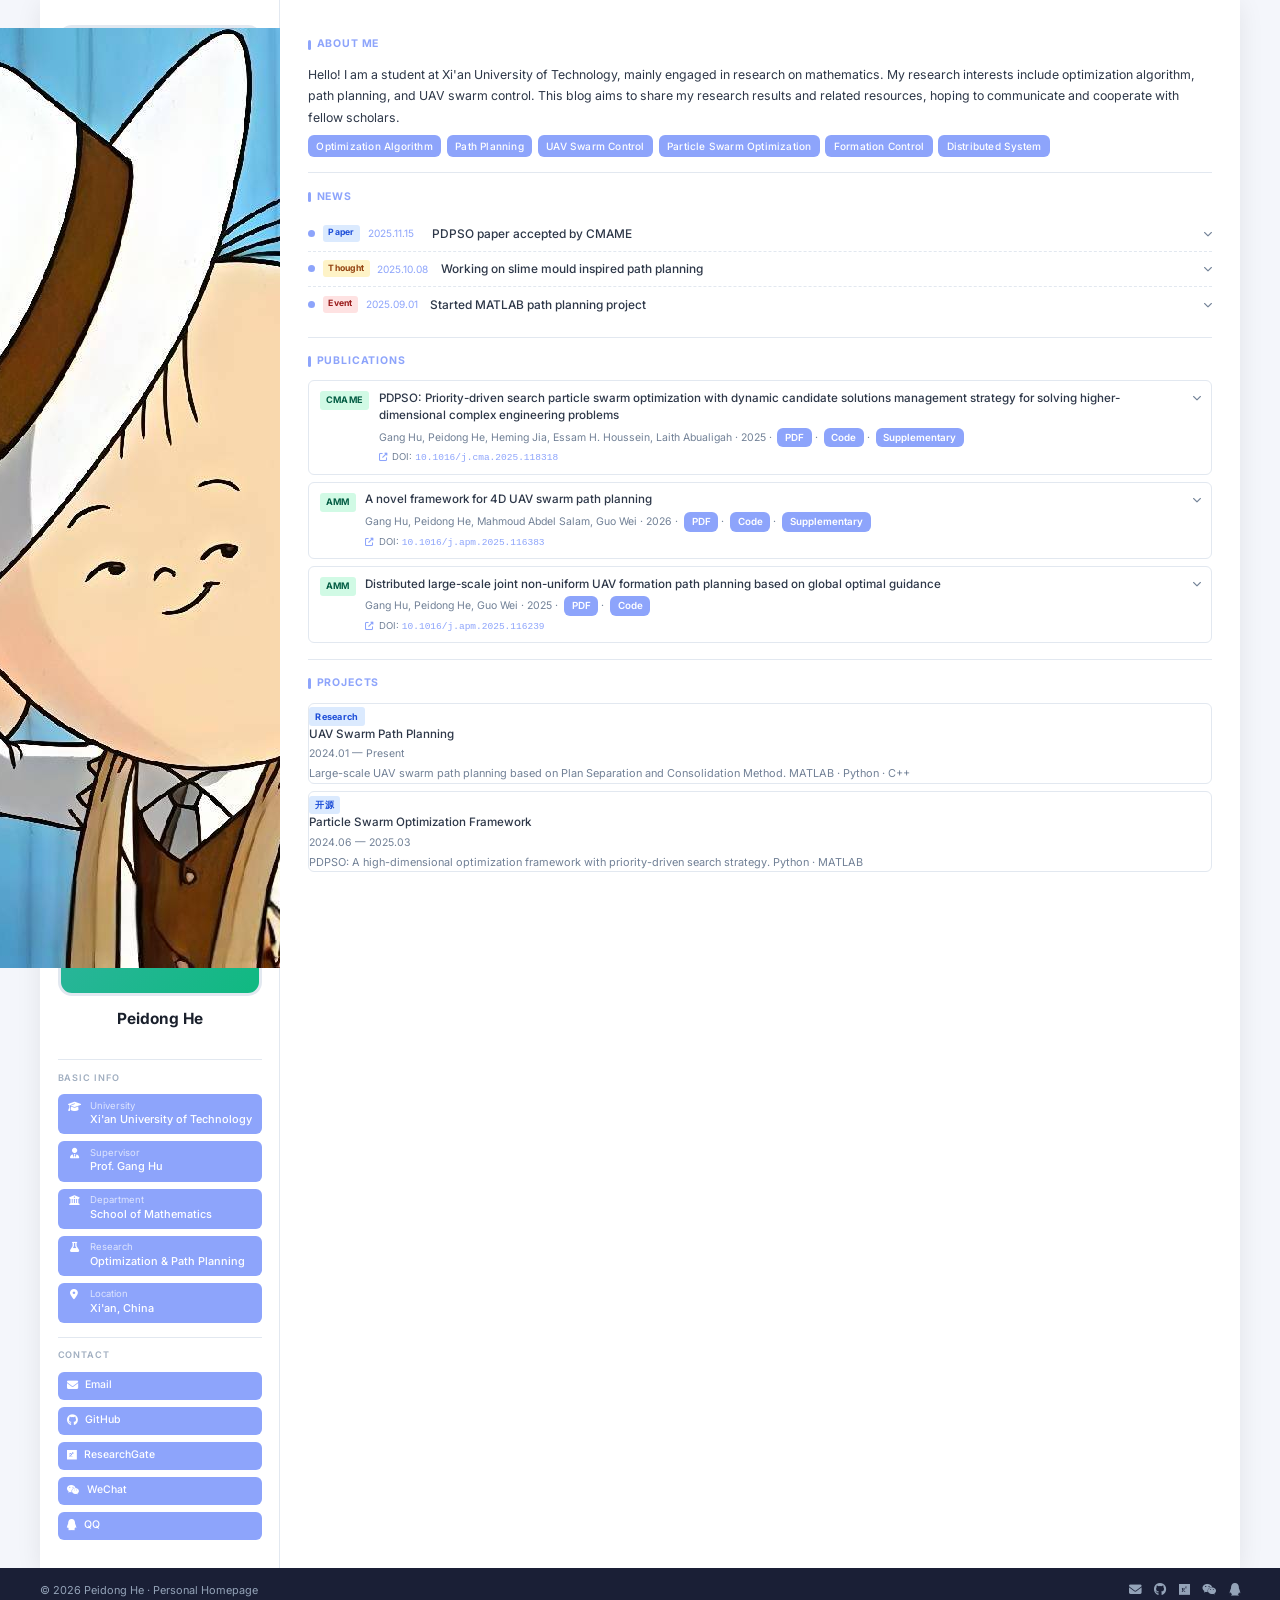
==== commit 05520272: "Update index.html" ====
--- a/index.html
+++ b/index.html
@@ -18,7 +18,7 @@
             <!-- 头像 + 姓名（JS 填充） -->
             <div class="profile-block">
                 <div class="profile-avatar">
-                    <span>👨‍🎓</span>
+                    <span><img src="/config/tx.jpg"></span>
                 </div>
                 <h1 class="profile-name" id="profileName"></h1>
             </div>
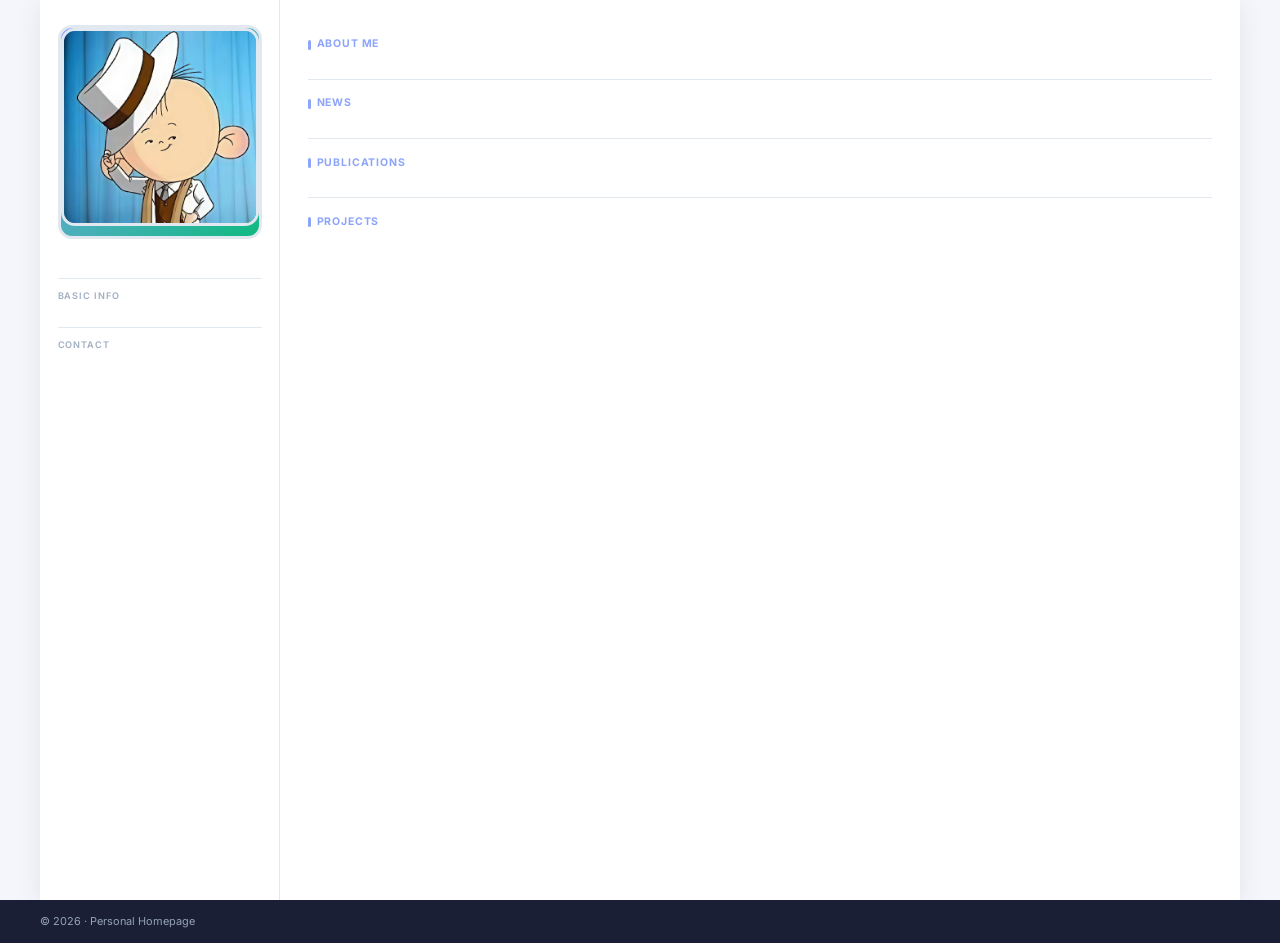
==== commit ad0152f7: "Update index.html" ====
--- a/index.html
+++ b/index.html
@@ -18,7 +18,9 @@
             <!-- 头像 + 姓名（JS 填充） -->
             <div class="profile-block">
                 <div class="profile-avatar">
-                    <span><img src="/config/tx.jpg"></span>
+                    <div class="profile-avatar">
+                        <img src="tx.jpg" alt="Avatar" style="width:100%;height:100%;object-fit:cover;border-radius:11px;">
+                    </div>
                 </div>
                 <h1 class="profile-name" id="profileName"></h1>
             </div>
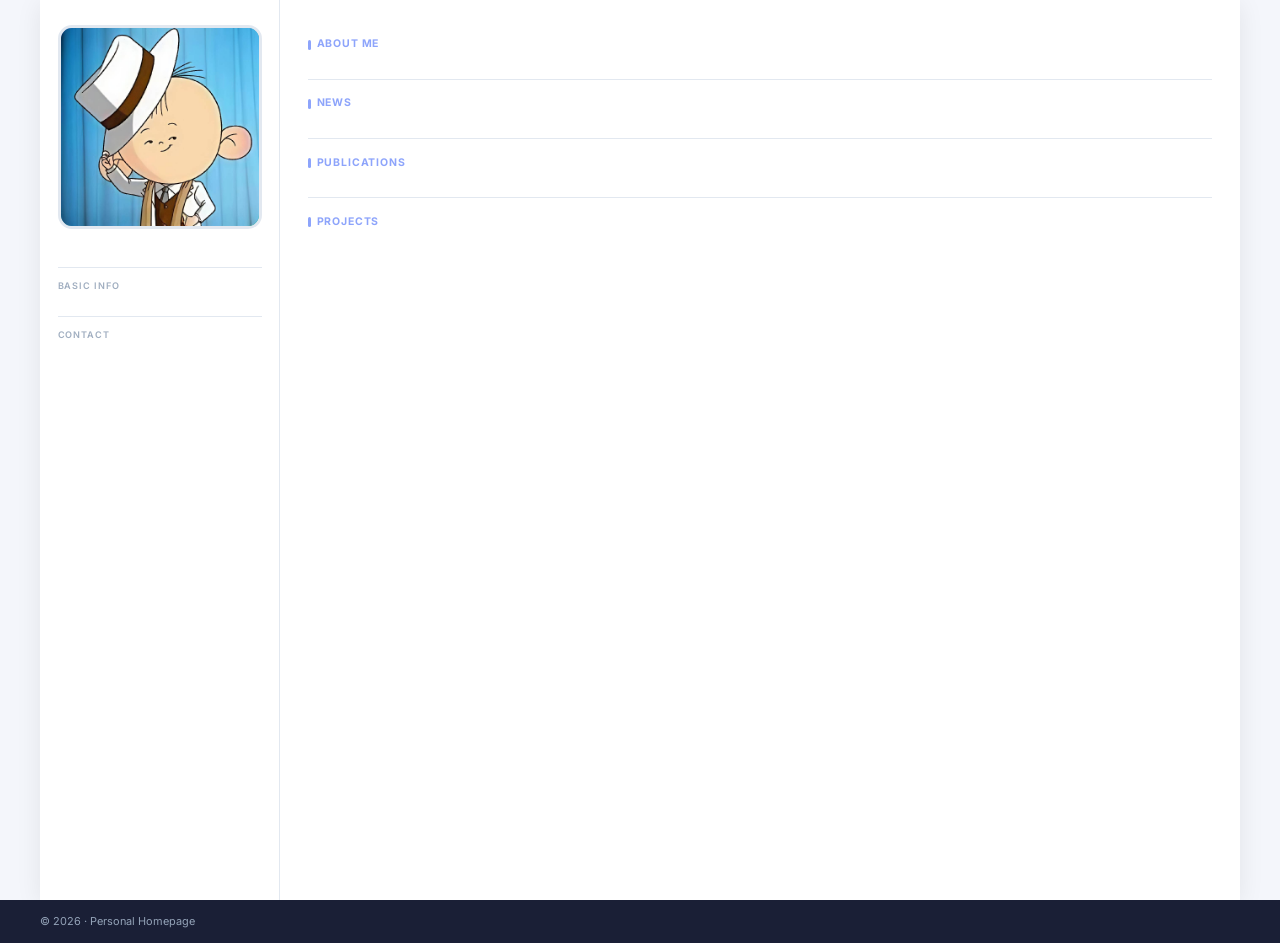
==== commit a2cfb1c0: "Add files via upload" ====
--- a/index.html
+++ b/index.html
@@ -18,9 +18,7 @@
             <!-- 头像 + 姓名（JS 填充） -->
             <div class="profile-block">
                 <div class="profile-avatar">
-                    <div class="profile-avatar">
-                        <img src="tx.jpg" alt="Avatar" style="width:100%;height:100%;object-fit:cover;border-radius:11px;">
-                    </div>
+                    <img src="tx.jpg" alt="Avatar" style="width:100%;height:100%;object-fit:cover;border-radius:11px;">
                 </div>
                 <h1 class="profile-name" id="profileName"></h1>
             </div>
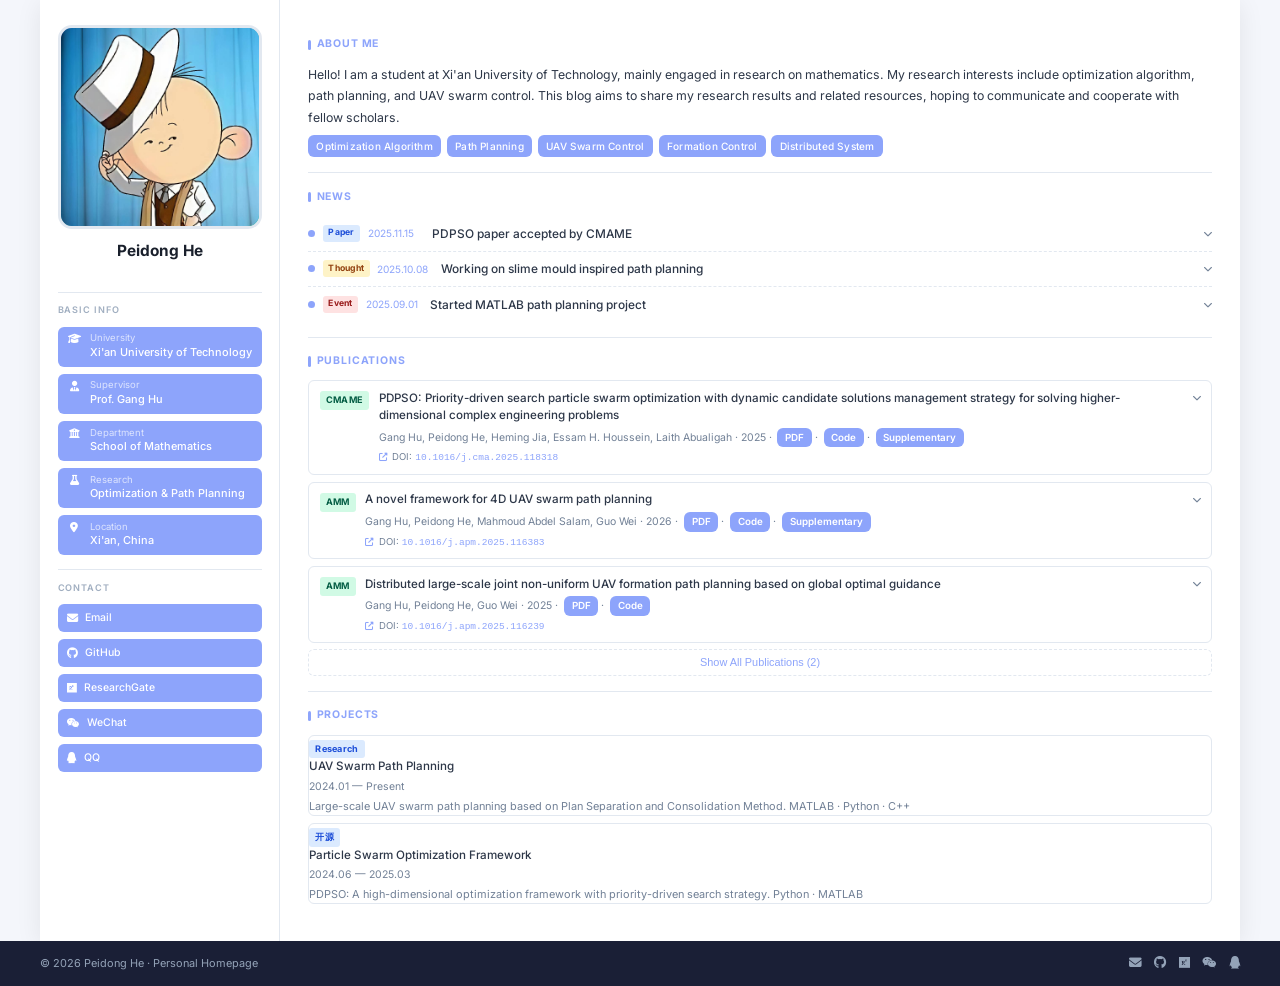
==== commit d841c5de: "Update index.html" ====
--- a/index.html
+++ b/index.html
@@ -293,11 +293,11 @@
         var label = document.getElementById('qrLabel');
         if (type === 'wechat') {
             title.textContent = 'WeChat QR Code';
-            img.src = 'images/wechat-qr.png';
+            img.src = 'wx.png';
             label.textContent = 'WeChat QR Code';
         } else {
             title.textContent = 'QQ QR Code';
-            img.src = 'images/qq-qr.png';
+            img.src = 'qq.png';
             label.textContent = 'QQ QR Code';
         }
         document.getElementById('qrImg').style.display = '';
